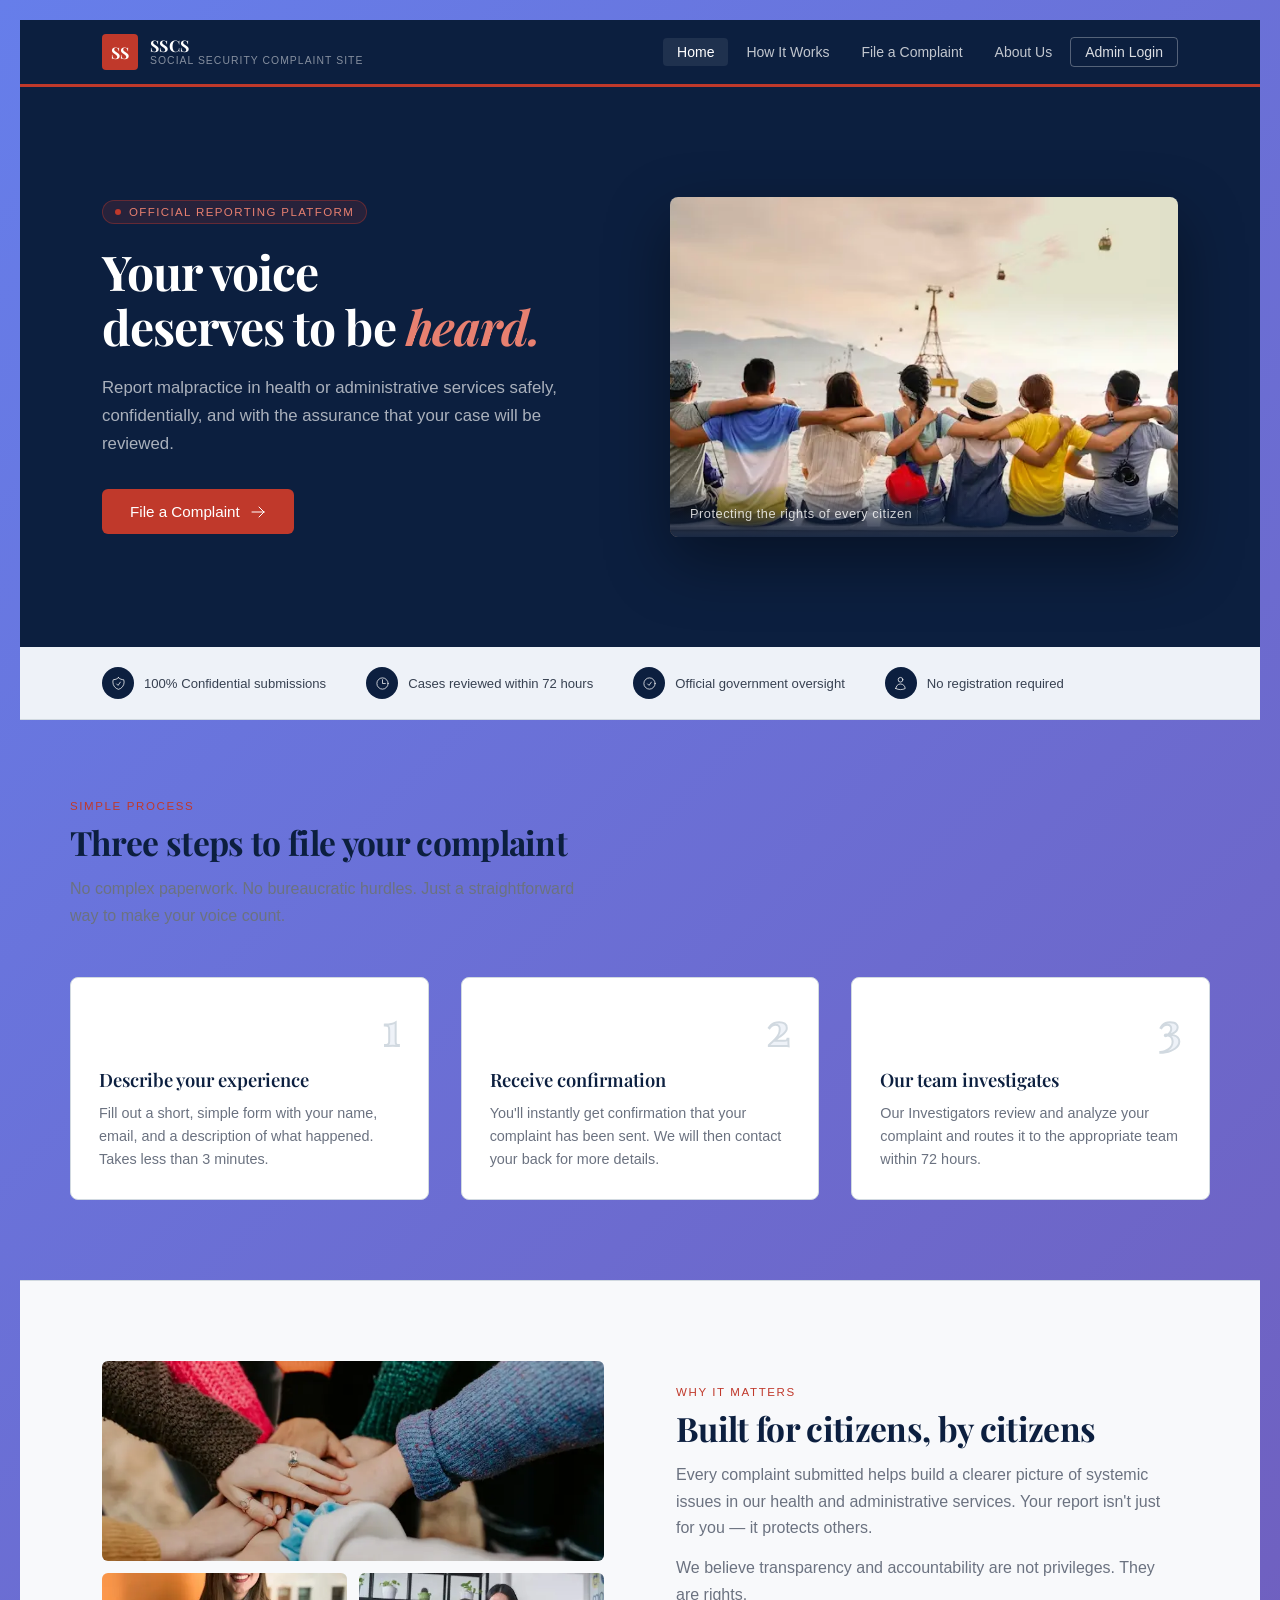
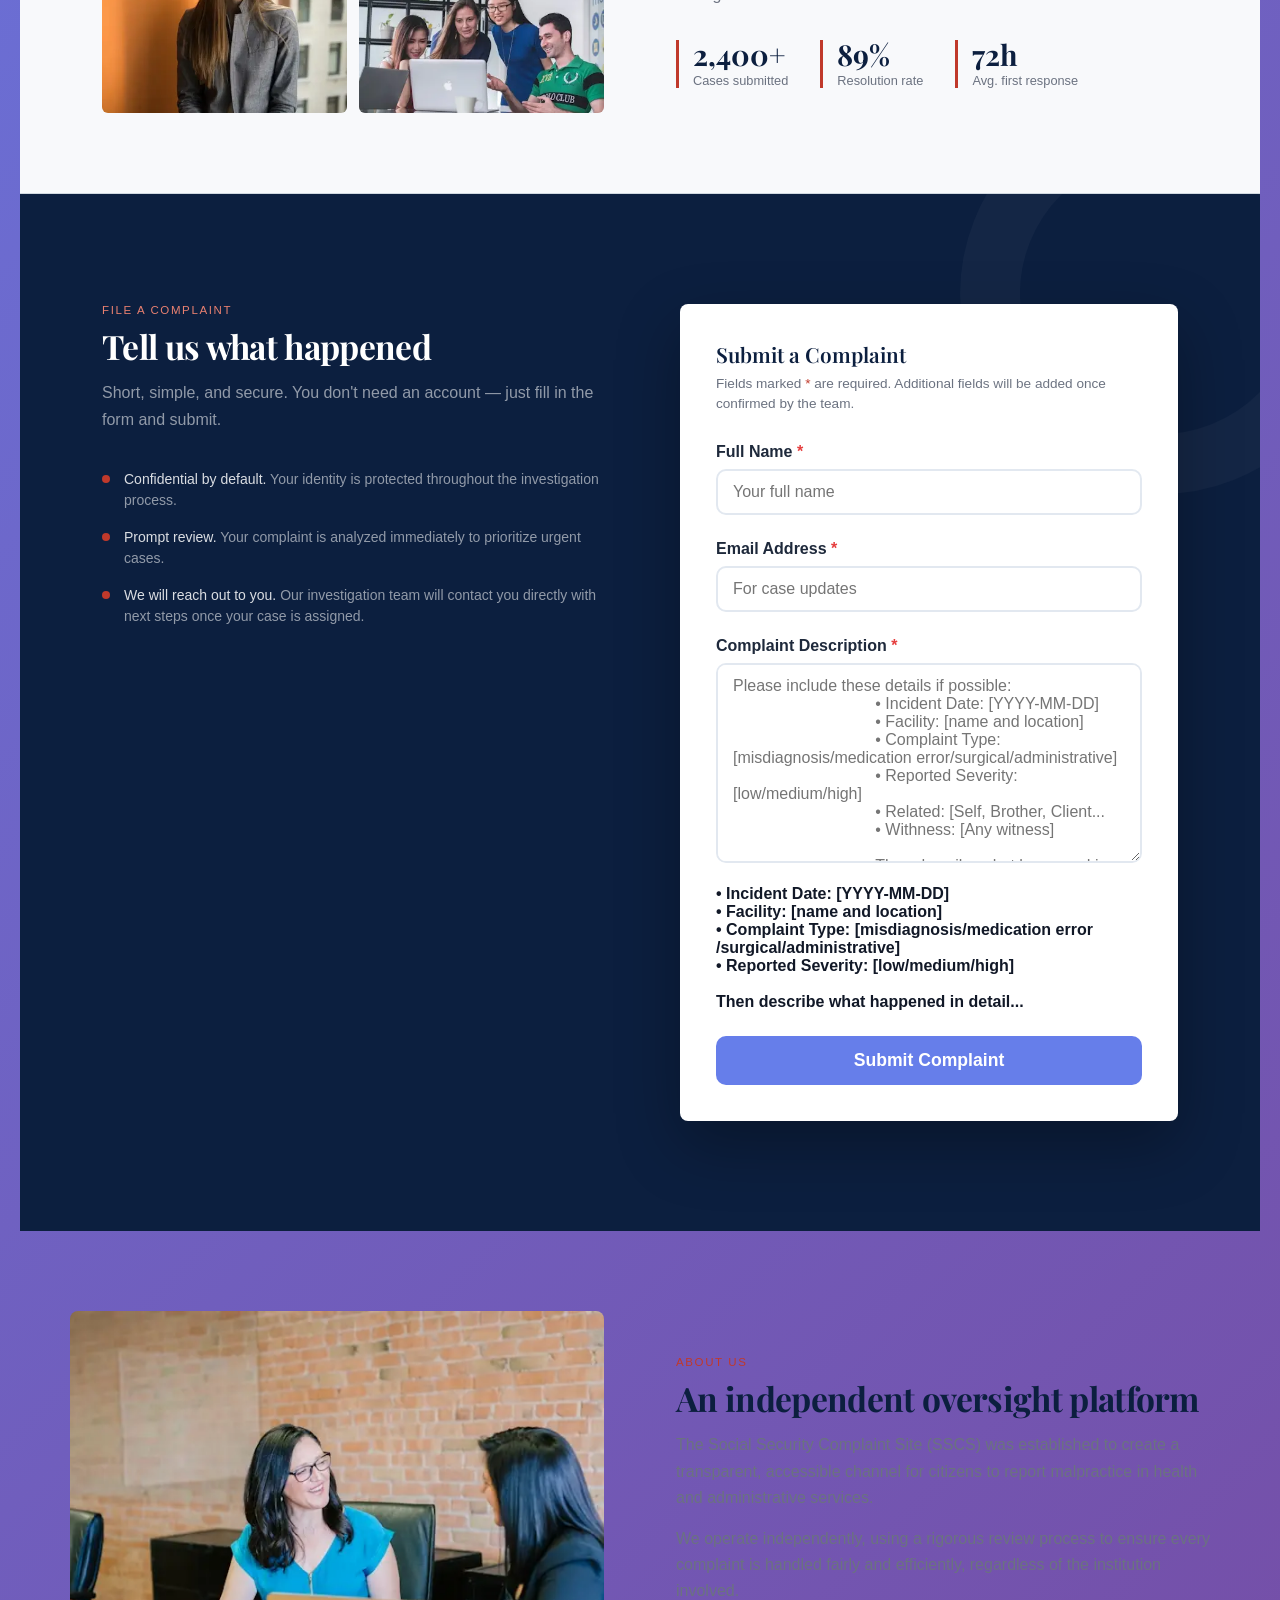
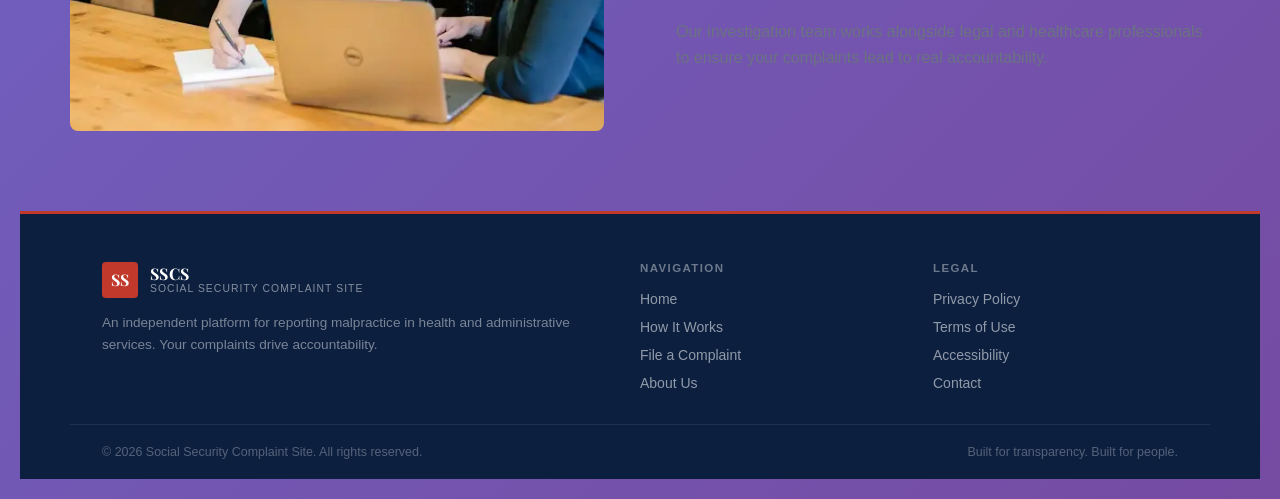
==== index.html @ e9c40f08 "Added necessary parts" ====
<!DOCTYPE html>
<html lang="en">

<head>
    <meta charset="UTF-8">
    <meta name="viewport" content="width=device-width, initial-scale=1.0">
    <title>SSCS — Social Security Complaint Site</title>
    <link rel="preconnect" href="https://fonts.googleapis.com">
    <link rel="preconnect" href="https://fonts.gstatic.com" crossorigin>
    <link
        href="https://fonts.googleapis.com/css2?family=Playfair+Display:wght@400;600;700&family=DM+Sans:wght@300;400;500&display=swap"
        rel="stylesheet">
    <link rel="stylesheet" href="./styles/complaint.css">
    <link rel="stylesheet" href="./styles/complaint2.css">
    <script src="./scripts/complaint.js" defer></script>
    <script src="./scripts/complaint2.js" defer></script>
    <!-- Icons sourced from Heroicons (https://heroicons.com) — MIT License -->
</head>

<body>

    <!-- NAV -->
    <nav>
        <div class="nav-inner">
            <a href="#" class="logo">
                <div class="logo-mark">SS</div>
                <div class="logo-text">
                    <strong>SSCS</strong>
                    <span>Social Security Complaint Site</span>
                </div>
            </a>
            <ul class="nav-links">
                <li><a href="#" class="active">Home</a></li>
                <li><a href="#how-it-works">How It Works</a></li>
                <li><a href="#complaint">File a Complaint</a></li>
                <li><a href="#about">About Us</a></li>
                <li><a href="admin.html" class="btn-login">Admin Login</a></li>
            </ul>
            <button class="nav-toggle" id="navToggle" aria-label="Toggle menu">
                <span></span>
                <span></span>
                <span></span>
            </button>
        </div>
    </nav>

    <!-- HERO -->
    <section class="hero">
        <div class="hero-overlay"></div>
        <div class="hero-inner">
            <div class="hero-content">
                <div class="hero-badge">Official Reporting Platform</div>
                <h1>Your voice<br>deserves to be <em>heard.</em></h1>
                <p class="hero-sub">Report malpractice in health or administrative services safely, confidentially, and
                    with the assurance that your case will be reviewed.</p>
                <a href="#complaint" class="hero-cta">
                    File a Complaint
                    <svg viewBox="0 0 24 24" fill="none" stroke="currentColor" stroke-width="1.5" stroke-linecap="round"
                        stroke-linejoin="round">
                        <path d="M13.5 4.5 21 12m0 0-7.5 7.5M21 12H3" />
                    </svg>
                    </svg>
                </a>
            </div>
            <div class="hero-visual">
                <div class="hero-img-wrap">
                    <img src="images/community_members.webp" alt="Community members" loading="eager">
                    <div class="hero-img-caption">Protecting the rights of every citizen</div>
                </div>
            </div>
        </div>
    </section>

    <!-- TRUST STRIP -->
    <div class="trust-strip">
        <div class="trust-inner">
            <div class="trust-item">
                <div class="trust-icon">
                    <svg viewBox="0 0 24 24" fill="none" stroke="rgba(255,255,255,0.8)" stroke-width="1.5"
                        stroke-linecap="round" stroke-linejoin="round">
                        <path
                            d="M9 12.75 11.25 15 15 9.75m-3-7.036A11.959 11.959 0 0 1 3.598 6 11.99 11.99 0 0 0 3 9.749c0 5.592 3.824 10.29 9 11.623 5.176-1.332 9-6.03 9-11.622 0-1.31-.21-2.571-.598-3.751h-.152c-3.196 0-6.1-1.248-8.25-3.285Z" />
                    </svg>
                </div>
                <span>100% Confidential submissions</span>
            </div>
            <div class="trust-item">
                <div class="trust-icon">
                    <svg viewBox="0 0 24 24" fill="none" stroke="rgba(255,255,255,0.8)" stroke-width="1.5"
                        stroke-linecap="round" stroke-linejoin="round">
                        <path d="M12 6v6h4.5m4.5 0a9 9 0 1 1-18 0 9 9 0 0 1 18 0Z" />
                    </svg>
                </div>
                <span>Cases reviewed within 72 hours</span>
            </div>
            <div class="trust-item">
                <div class="trust-icon">
                    <svg viewBox="0 0 24 24" fill="none" stroke="rgba(255,255,255,0.8)" stroke-width="1.5"
                        stroke-linecap="round" stroke-linejoin="round">
                        <path d="M9 12.75 11.25 15 15 9.75M21 12a9 9 0 1 1-18 0 9 9 0 0 1 18 0Z" />
                    </svg>
                </div>
                <span>Official government oversight</span>
            </div>
            <div class="trust-item">
                <div class="trust-icon">
                    <svg viewBox="0 0 24 24" fill="none" stroke="rgba(255,255,255,0.8)" stroke-width="1.5"
                        stroke-linecap="round" stroke-linejoin="round">
                        <path
                            d="M15.75 6a3.75 3.75 0 1 1-7.5 0 3.75 3.75 0 0 1 7.5 0ZM4.501 20.118a7.5 7.5 0 0 1 14.998 0A17.933 17.933 0 0 1 12 21.75c-2.676 0-5.216-.584-7.499-1.632Z" />
                    </svg>
                    </svg>
                </div>
                <span>No registration required</span>
            </div>
        </div>
    </div>

    <!-- HOW IT WORKS -->
    <section class="section" id="how-it-works">
        <div class="section-inner">
            <p class="section-label">Simple process</p>
            <h2 class="section-title">Three steps to file your complaint</h2>
            <p class="section-sub">No complex paperwork. No bureaucratic hurdles. Just a straightforward way to make
                your voice count.</p>
            <div class="steps">
                <div class="step">
                    <div class="step-num">1</div>
                    <h3>Describe your experience</h3>
                    <p>Fill out a short, simple form with your name, email, and a description of what happened. Takes
                        less than 3 minutes.</p>
                </div>
                <div class="step">
                    <div class="step-num">2</div>
                    <h3>Receive confirmation</h3>
                    <p>You'll instantly get confirmation that your complaint has been sent. We will then contact your
                        back for more details.</p>
                </div>
                <div class="step">
                    <div class="step-num">3</div>
                    <h3>Our team investigates</h3>
                    <p>Our Investigators review and analyze your complaint and routes it to the appropriate team within
                        72 hours.</p>
                </div>
            </div>
        </div>
    </section>

    <!-- COMMUNITY -->
    <section class="community">
        <div class="community-inner">
            <div class="community-images">
                <img src="images/community_meeting.webp" alt="Community meeting" loading="lazy">
                <img src="images/healthcare_worker.webp" alt="Healthcare worker" loading="lazy">
                <img src="images/citizens.webp" alt="Citizens" loading="lazy">
            </div>
            <div class="community-text">
                <p class="section-label">Why it matters</p>
                <h2 class="section-title">Built for citizens, by citizens</h2>
                <p class="section-sub">Every complaint submitted helps build a clearer picture of systemic issues in our
                    health and administrative services. Your report isn't just for you — it protects others.</p>
                <p class="section-sub">We believe transparency and accountability are not privileges. They are rights.
                </p>
                <div class="stat-row">
                    <div class="stat"><strong>2,400+</strong><span>Cases submitted</span></div>
                    <div class="stat"><strong>89%</strong><span>Resolution rate</span></div>
                    <div class="stat"><strong>72h</strong><span>Avg. first response</span></div>
                </div>
            </div>
        </div>
    </section>

    <!-- COMPLAINT FORM -->
    <section class="form-section" id="complaint">
        <div class="form-inner">
            <div class="form-intro">
                <p class="section-label">File a complaint</p>
                <h2 class="section-title">Tell us what happened</h2>
                <p class="section-sub">Short, simple, and secure. You don't need an account — just fill in the form and
                    submit.</p>
                <div class="form-promises">
                    <div class="form-promise">
                        <div class="promise-dot"></div>
                        <p><strong>Confidential by default.</strong> Your identity is protected throughout the
                            investigation process.</p>
                    </div>
                    <div class="form-promise">
                        <div class="promise-dot"></div>
                        <p><strong>Prompt review.</strong> Your complaint is analyzed immediately to prioritize urgent
                            cases.</p>
                    </div>
                    <div class="form-promise">
                        <div class="promise-dot"></div>
                        <p><strong>We will reach out to you.</strong> Our investigation team will contact you directly
                            with next steps once your case is assigned.</p>
                    </div>
                </div>
            </div>

            <div class="complaint-card">
                <h3>Submit a Complaint</h3>
                <p class="card-sub">Fields marked <span class="req-note">*</span> are required. Additional fields will
                    be added once confirmed by the team.</p>

                <div class="form-section1">
                    <div id="conversationView" class="conversation-container hidden"></div>
                    <form id="complaintForm">
                        <div class="form-group">
                            <label for="fullName" class="required">Full Name</label>
                            <input type="text" id="fullName" name="fullName" required placeholder="Your full name">
                        </div>
                        <div class="form-group">
                            <label for="email" class="required">Email Address</label>
                            <input type="email" id="email" name="email" required placeholder="For case updates">
                        </div>
                        <div class="form-group">
                            <label for="description" class="required">Complaint Description</label>
                            <textarea id="description" name="description" required 
                                placeholder="Please include these details if possible:
                                • Incident Date: [YYYY-MM-DD]
                                • Facility: [name and location]
                                • Complaint Type: [misdiagnosis/medication error/surgical/administrative]
                                • Reported Severity: [low/medium/high]
                                • Related: [Self, Brother, Client...
                                • Withness: [Any witness]

                                Then describe what happened in detail..."></textarea>
                            <div class="keyword-hint"><br>
                                <strong><p>• Incident Date: [YYYY-MM-DD]</p>
                                    <p>• Facility: [name and location]</p>
                                    <p>• Complaint Type: [misdiagnosis/medication error
                                        /surgical/administrative]</p>
                                    <p>• Reported Severity: [low/medium/high]</p><br>

                                    Then describe what happened in detail...
                                </strong><br>
                            </div>
                        </div>
                        <button type="submit" id="submitBtn">Submit Complaint</button>
                    </form>
                    <div id="loadingIndicator" class="loading hidden">Processing your complaint...</div>
                </div>
            </div>
            </div>
        </div>
    </section>

    <!-- CONFIRMATION POPUP -->
    <div class="popup-overlay" id="popupOverlay">
        <div class="popup">
            <div class="popup-check">
                <svg viewBox="0 0 24 24" fill="none" stroke="#2e7d32" stroke-width="2.5" stroke-linecap="round"
                    stroke-linejoin="round">
                    <polyline points="20 6 9 17 4 12" />
                </svg>
            </div>
            <h2 class="popup-title">Complaint Submitted</h2>
            <p class="popup-sub">Thank you. Your complaint has been received and will be reviewed by our team within 72
                hours.</p>
            <p class="popup-note">Our investigation team will reach out to you with further details. Please check your
                email for a confirmation.</p>
            <div class="popup-actions">
                <button class="popup-btn-new" id="popupNewBtn">Submit Another Complaint</button>
                <a href="#" class="popup-btn-home" id="popupHomeBtn">Back to Home</a>
            </div>
        </div>
    </div>

    <!---ERROR POPUP--->
    <div class="popup-overlay" id="errorPopupOverlay">
        <div class="popup">
            <div class="popup-check error">
                <svg viewBox="0 0 24 24" fill="none" stroke="#c0392b" stroke-width="1.5" stroke-linecap="round"
                    stroke-linejoin="round">
                    <path d="M12 9v3.75m9-.75a9 9 0 1 1-18 0 9 9 0 0 1 18 0Zm-9 3.75h.008v.008H12v-.008Z" />
                </svg>
            </div>
            <h2 class="popup-title">Submission Failed</h2>
            <p class="popup-sub">An error occurred while submitting your complaint. Please try again later.</p>
            <p class="popup-note">If the issue persists, please contact our support team for assistance.</p>
            <div class="popup-actions">
                <button class="popup-btn-new" id="errorRetryBtn">Try Again</button>
                <a href="#" class="popup-btn-home" id="errorHomeBtn">Back to Home</a>
            </div>
        </div>
    </div>
    <!-- Success Card (hidden initially) -->
        <div class="card hidden" id="successCard">
            <div class="header" style="background: #2d6a4f;">
                <h1>✅ Complaint Submitted</h1>
            </div>
            <div class="form-section" style="text-align: center;">
                <p>Your case number is:</p>
                <div class="case-number" id="displayCaseNumber"></div>
                <p style="margin-top: 20px;">You will receive a confirmation email shortly.</p>
                <button onclick="resetAndShowForm()" style="background: #2d6a4f; margin-top: 20px;">Submit Another Complaint</button>
            </div>
        </div>
    <!-- ABOUT -->
    <section class="about" id="about">
        <div class="about-inner">
            <div class="about-image">
                <img src="images/team.webp" loading="lazy" alt="Team">
            </div>
            <div class="about-text">
                <p class="section-label">About us</p>
                <h2 class="section-title">An independent oversight platform</h2>
                <p class="section-sub">The Social Security Complaint Site (SSCS) was established to create a
                    transparent, accessible channel for citizens to report malpractice in health and administrative
                    services.</p>
                <p class="section-sub">We operate independently, using a rigorous review process to ensure every
                    complaint is handled fairly and efficiently, regardless of the institution involved.</p>
                <p class="section-sub">Our investigation team works alongside legal and healthcare professionals to
                    ensure your complaints lead to real accountability.</p>
            </div>
        </div>
    </section>

    <!-- FOOTER -->
    <footer>
        <div class="footer-inner">
            <div class="footer-brand">
                <a href="#" class="logo">
                    <div class="logo-mark">SS</div>
                    <div class="logo-text">
                        <strong>SSCS</strong>
                        <span>Social Security Complaint Site</span>
                    </div>
                </a>
                <p>An independent platform for reporting malpractice in health and administrative services. Your
                    complaints drive accountability.</p>
            </div>
            <div class="footer-col">
                <h4>Navigation</h4>
                <ul>
                    <li><a href="#">Home</a></li>
                    <li><a href="#how-it-works">How It Works</a></li>
                    <li><a href="#complaint">File a Complaint</a></li>
                    <li><a href="#about">About Us</a></li>
                </ul>
            </div>
            <div class="footer-col">
                <h4>Legal</h4>
                <ul>
                    <!-- We can add more pages and information -->
                    <li><a href="#">Privacy Policy</a></li>
                    <li><a href="#">Terms of Use</a></li>
                    <li><a href="#">Accessibility</a></li>
                    <li><a href="#">Contact</a></li>
                </ul>
            </div>
        </div>
        <div class="footer-bottom">
            <span id="copyright">&copy; Social Security Complaint Site. All rights reserved.</span>
            <span>Built for transparency. Built for people.</span>
        </div>
    </footer>
</body>

</html>
---- styles/complaint.css ----
@import url('https://fonts.googleapis.com/css2?family=Playfair+Display:wght@400;600;700&family=DM+Sans:wght@300;400;500&display=swap');

/* ── Design tokens ─────────────────────────────────── */
:root {
    --navy: #0c1f3f;
    --navy-mid: #1a3560;
    --navy-light: #eef2f8;
    --accent: #c0392b;
    --text: #111827;
    --text-mid: #374151;
    --text-soft: #6b7280;
    --border: #d1d9e0;
    --bg: #f8f9fb;
    --white: #ffffff;
    --serif: 'Playfair Display', Georgia, serif;
    --sans: 'DM Sans', system-ui, sans-serif;
    --radius: 6px;
    --max: 1140px;
}

/* ── Reset ─────────────────────────────────────────── */
*,
*::before,
*::after {
    margin: 0;
    padding: 0;
    box-sizing: border-box;
}

html {
    scroll-behavior: smooth;
}

body {
    font-family: var(--sans);
    background: var(--white);
    color: var(--text);
    -webkit-font-smoothing: antialiased;
}

/* ── NAV ───────────────────────────────────────────── */
nav {
    position: sticky;
    top: 0;
    z-index: 100;
    background: var(--navy);
    border-bottom: 3px solid var(--accent);
}

.nav-inner {
    max-width: var(--max);
    margin: 0 auto;
    padding: 0 32px;
    height: 64px;
    display: flex;
    align-items: center;
    justify-content: space-between;
    gap: 24px;
}

.logo {
    display: flex;
    align-items: center;
    gap: 12px;
    text-decoration: none;
    flex-shrink: 0;
}

.logo-mark {
    width: 36px;
    height: 36px;
    background: var(--accent);
    border-radius: 4px;
    display: flex;
    align-items: center;
    justify-content: center;
    font-family: var(--serif);
    font-weight: 700;
    font-size: 1rem;
    color: var(--white);
}

.logo-text {
    display: flex;
    flex-direction: column;
    line-height: 1.1;
}

.logo-text strong {
    font-family: var(--serif);
    font-size: 1rem;
    font-weight: 700;
    color: var(--white);
    letter-spacing: 0.02em;
}

.logo-text span {
    font-size: 0.65rem;
    color: rgba(255, 255, 255, 0.5);
    letter-spacing: 0.1em;
    text-transform: uppercase;
}

.nav-links {
    display: flex;
    align-items: center;
    gap: 4px;
    list-style: none;
}

.nav-links a {
    text-decoration: none;
    color: rgba(255, 255, 255, 0.75);
    font-size: 0.875rem;
    padding: 6px 14px;
    border-radius: 4px;
    transition: color 0.15s, background 0.15s;
}

.nav-links a:hover,
.nav-links a.active {
    color: var(--white);
    background: rgba(255, 255, 255, 0.08);
}

.btn-login {
    border: 1px solid rgba(255, 255, 255, 0.3) !important;
    color: rgba(255, 255, 255, 0.85) !important;
    background: transparent !important;
}

.btn-login:hover {
    border-color: rgba(255, 255, 255, 0.7) !important;
    background: rgba(255, 255, 255, 0.1) !important;
    color: var(--white) !important;
}

/* ── HERO ──────────────────────────────────────────── */
.hero {
    background: var(--navy);
    position: relative;
    overflow: hidden;
    min-height: 560px;
    display: flex;
    align-items: center;
}

.hero-overlay {
    position: absolute;
    inset: 0;
    background: linear-gradient(90deg, rgba(12, 31, 63, 0.97) 45%, rgba(12, 31, 63, 0.5) 100%);
}

.hero-inner {
    position: relative;
    max-width: var(--max);
    margin: 0 auto;
    padding: 80px 32px;
    display: grid;
    grid-template-columns: 1fr 1fr;
    gap: 60px;
    align-items: center;
    width: 100%;
}

.hero-content {
    animation: fadeUp 0.5s ease both;
}

@keyframes fadeUp {
    from {
        opacity: 0;
        transform: translateY(20px);
    }

    to {
        opacity: 1;
        transform: translateY(0);
    }
}

.hero-badge {
    display: inline-flex;
    align-items: center;
    gap: 8px;
    background: rgba(192, 57, 43, 0.15);
    border: 1px solid rgba(192, 57, 43, 0.4);
    color: #e88070;
    font-size: 0.72rem;
    font-weight: 500;
    letter-spacing: 0.12em;
    text-transform: uppercase;
    padding: 5px 12px;
    border-radius: 20px;
    margin-bottom: 20px;
}

.hero-badge::before {
    content: '';
    width: 6px;
    height: 6px;
    background: var(--accent);
    border-radius: 50%;
}

.hero h1 {
    font-family: var(--serif);
    font-size: 3rem;
    font-weight: 700;
    color: var(--white);
    line-height: 1.15;
    margin-bottom: 20px;
    letter-spacing: -0.02em;
}

.hero h1 em {
    font-style: italic;
    color: #e88070;
}

.hero-sub {
    font-size: 1.05rem;
    color: rgba(255, 255, 255, 0.65);
    line-height: 1.65;
    margin-bottom: 32px;
    font-weight: 300;
}

.hero-cta {
    display: inline-flex;
    align-items: center;
    gap: 10px;
    background: var(--accent);
    color: var(--white);
    text-decoration: none;
    font-size: 0.95rem;
    font-weight: 500;
    padding: 14px 28px;
    border-radius: var(--radius);
    transition: background 0.15s, transform 0.15s;
}

.hero-cta:hover {
    background: #a93226;
    transform: translateY(-1px);
}

.hero-cta svg {
    width: 16px;
    height: 16px;
}

.hero-visual {
    animation: fadeUp 0.5s 0.15s ease both;
}

.hero-img-wrap {
    border-radius: 8px;
    overflow: hidden;
    position: relative;
    box-shadow: 0 24px 64px rgba(0, 0, 0, 0.4);
}

.hero-img-wrap img {
    width: 100%;
    height: 340px;
    object-fit: cover;
    display: block;
}

.hero-img-caption {
    position: absolute;
    bottom: 0;
    left: 0;
    right: 0;
    background: linear-gradient(transparent, rgba(12, 31, 63, 0.9));
    padding: 24px 20px 16px;
    color: rgba(255, 255, 255, 0.8);
    font-size: 0.8rem;
    font-weight: 300;
    letter-spacing: 0.04em;
}

/* ── TRUST STRIP ───────────────────────────────────── */
.trust-strip {
    background: var(--navy-light);
    border-bottom: 1px solid var(--border);
}

.trust-inner {
    max-width: var(--max);
    margin: 0 auto;
    padding: 20px 32px;
    display: flex;
    align-items: center;
    gap: 40px;
    flex-wrap: wrap;
}

.trust-item {
    display: flex;
    align-items: center;
    gap: 10px;
    font-size: 0.82rem;
    color: var(--text-mid);
}

.trust-icon {
    width: 32px;
    height: 32px;
    background: var(--navy);
    border-radius: 50%;
    display: flex;
    align-items: center;
    justify-content: center;
    flex-shrink: 0;
}

.trust-icon svg {
    width: 15px;
    height: 15px;
}

/* ── SHARED SECTION STYLES ─────────────────────────── */
.section {
    padding: 80px 32px;
}

.section-inner {
    max-width: var(--max);
    margin: 0 auto;
}

.section-label {
    font-size: 0.72rem;
    font-weight: 500;
    letter-spacing: 0.14em;
    text-transform: uppercase;
    color: var(--accent);
    margin-bottom: 10px;
}

.section-title {
    font-family: var(--serif);
    font-size: 2.1rem;
    font-weight: 700;
    color: var(--navy);
    line-height: 1.2;
    margin-bottom: 14px;
    letter-spacing: -0.02em;
}

.section-sub {
    font-size: 1rem;
    color: var(--text-soft);
    line-height: 1.65;
    max-width: 520px;
}

/* ── STEPS ─────────────────────────────────────────── */
.steps {
    display: grid;
    grid-template-columns: repeat(3, 1fr);
    gap: 32px;
    margin-top: 48px;
}

.step {
    padding: 28px;
    border: 1px solid var(--border);
    border-radius: 8px;
    background: var(--white);
    transition: box-shadow 0.2s, transform 0.2s;
}

.step:hover {
    box-shadow: 0 8px 32px rgba(12, 31, 63, 0.09);
    transform: translateY(-2px);
}

.step-num {
    font-family: var(--serif);
    font-size: 2.8rem;
    font-weight: 700;
    color: var(--navy-light);
    line-height: 1;
    margin-bottom: 16px;
    -webkit-text-stroke: 2px var(--border);
    text-align: right;
}

.step h3 {
    font-family: var(--serif);
    font-size: 1.15rem;
    font-weight: 600;
    color: var(--navy);
    margin-bottom: 10px;
}

.step p {
    font-size: 0.9rem;
    color: var(--text-soft);
    line-height: 1.6;
}

/* ── COMMUNITY ─────────────────────────────────────── */
.community {
    background: var(--bg);
    border-top: 1px solid var(--border);
    border-bottom: 1px solid var(--border);
}

.community-inner {
    max-width: var(--max);
    margin: 0 auto;
    padding: 80px 32px;
    display: grid;
    grid-template-columns: 1fr 1fr;
    gap: 72px;
    align-items: center;
}

.community-images {
    display: grid;
    grid-template-columns: 1fr 1fr;
    gap: 12px;
}

.community-images img {
    border-radius: 6px;
    width: 100%;
    object-fit: cover;
    display: block;
}

.community-images img:first-child {
    grid-column: 1 / -1;
    height: 200px;
}

.community-images img:not(:first-child) {
    height: 140px;
}

.community-text .section-sub {
    max-width: 100%;
    margin-bottom: 14px;
}

.stat-row {
    display: flex;
    gap: 32px;
    margin-top: 32px;
    flex-wrap: wrap;
}

.stat {
    border-left: 3px solid var(--accent);
    padding-left: 14px;
}

.stat strong {
    display: block;
    font-family: var(--serif);
    font-size: 1.8rem;
    font-weight: 700;
    color: var(--navy);
    line-height: 1;
}

.stat span {
    font-size: 0.8rem;
    color: var(--text-soft);
    margin-top: 4px;
    display: block;
}

/* ── FORM SECTION ──────────────────────────────────── */
.form-section {
    background: var(--navy);
    position: relative;
    overflow: hidden;
}

.form-section::before {
    content: '';
    position: absolute;
    right: -100px;
    top: -100px;
    width: 400px;
    height: 400px;
    border-radius: 50%;
    border: 60px solid rgba(255, 255, 255, 0.03);
    pointer-events: none;
}

.form-inner {
    max-width: var(--max);
    margin: 0 auto;
    padding: 80px 32px;
    display: grid;
    grid-template-columns: 1fr 1fr;
    gap: 80px;
    align-items: start;
}

.form-intro .section-label {
    color: #e88070;
}

.form-intro .section-title {
    color: var(--white);
}

.form-intro .section-sub {
    color: rgba(255, 255, 255, 0.55);
    max-width: 100%;
}

.form-promises {
    margin-top: 36px;
    display: flex;
    flex-direction: column;
    gap: 16px;
}

.form-promise {
    display: flex;
    align-items: flex-start;
    gap: 14px;
}

.promise-dot {
    width: 8px;
    height: 8px;
    background: var(--accent);
    border-radius: 50%;
    flex-shrink: 0;
    margin-top: 6px;
}

.form-promise p {
    font-size: 0.875rem;
    color: rgba(255, 255, 255, 0.55);
    line-height: 1.5;
}

.form-promise strong {
    color: rgba(255, 255, 255, 0.85);
    font-weight: 500;
}

/* The form card */
.complaint-card {
    background: var(--white);
    border-radius: 8px;
    padding: 36px;
    box-shadow: 0 24px 64px rgba(0, 0, 0, 0.3);
}

.complaint-card h3 {
    font-family: var(--serif);
    font-size: 1.3rem;
    font-weight: 600;
    color: var(--navy);
    margin-bottom: 6px;
}

.complaint-card .card-sub {
    font-size: 0.85rem;
    color: var(--text-soft);
    margin-bottom: 28px;
    line-height: 1.5;
}

.req-note {
    color: var(--accent);
}

.field {
    margin-bottom: 18px;
}

.field label {
    display: block;
    font-size: 0.82rem;
    font-weight: 500;
    color: var(--text-mid);
    margin-bottom: 6px;
    letter-spacing: 0.02em;
}

.field label .req {
    color: var(--accent);
}

.field input,
.field textarea,
.field select {
    width: 100%;
    padding: 10px 13px;
    border: 1px solid var(--border);
    border-radius: var(--radius);
    font-size: 0.9rem;
    font-family: var(--sans);
    color: var(--text);
    background: var(--white);
    transition: border-color 0.15s, box-shadow 0.15s;
}

.field input:focus,
.field textarea:focus,
.field select:focus {
    outline: none;
    border-color: var(--navy-mid);
    box-shadow: 0 0 0 3px rgba(26, 53, 96, 0.1);
}

.field textarea {
    resize: vertical;
    min-height: 100px;
    line-height: 1.6;
}

.field-row {
    display: grid;
    grid-template-columns: 1fr 1fr;
    gap: 14px;
}

.submit-btn {
    width: 100%;
    padding: 13px;
    background: var(--navy);
    color: var(--white);
    border: none;
    border-radius: var(--radius);
    font-size: 0.95rem;
    font-family: var(--sans);
    font-weight: 500;
    cursor: pointer;
    margin-top: 8px;
    transition: background 0.15s, transform 0.15s;
    letter-spacing: 0.02em;
}

.submit-btn:hover {
    background: var(--navy-mid);
    transform: translateY(-1px);
}

.form-note {
    text-align: center;
    font-size: 0.75rem;
    color: var(--text-soft);
    margin-top: 12px;
    line-height: 1.5;
}

/* Success state */
.success-msg {
    display: none;
    text-align: center;
    padding: 20px 0;
}

.success-msg .check {
    width: 52px;
    height: 52px;
    background: #e8f5e9;
    border-radius: 50%;
    display: flex;
    align-items: center;
    justify-content: center;
    margin: 0 auto 16px;
}

.success-msg .check svg {
    width: 24px;
    height: 24px;
}

.success-msg h4 {
    font-family: var(--serif);
    font-size: 1.2rem;
    color: var(--navy);
    margin-bottom: 8px;
}

.success-msg p {
    font-size: 0.875rem;
    color: var(--text-soft);
    line-height: 1.55;
    margin-bottom: 6px;
}

.case-badge {
    display: inline-block;
    font-family: 'Courier New', monospace;
    font-size: 1rem;
    font-weight: 700;
    letter-spacing: 0.1em;
    color: var(--navy);
    background: var(--navy-light);
    border: 1px solid var(--border);
    padding: 8px 18px;
    border-radius: 4px;
    margin: 10px 0;
}

/* ── ABOUT ─────────────────────────────────────────── */
.about {
    padding: 80px 32px;
}

.about-inner {
    max-width: var(--max);
    margin: 0 auto;
    display: grid;
    grid-template-columns: 1fr 1fr;
    gap: 72px;
    align-items: center;
}

.about-image {
    border-radius: 8px;
    overflow: hidden;
}

.about-image img {
    width: 100%;
    height: 420px;
    object-fit: cover;
    display: block;
}

.about-text .section-sub {
    max-width: 100%;
    margin-bottom: 14px;
}

/* ── FOOTER ────────────────────────────────────────── */
footer {
    background: var(--navy);
    border-top: 3px solid var(--accent);
    color: rgba(255, 255, 255, 0.6);
}

.footer-inner {
    max-width: var(--max);
    margin: 0 auto;
    padding: 48px 32px 32px;
    display: grid;
    grid-template-columns: 2fr 1fr 1fr;
    gap: 48px;
}

.footer-brand p {
    font-size: 0.85rem;
    line-height: 1.65;
    color: rgba(255, 255, 255, 0.45);
    margin-top: 14px;
}

.footer-col h4 {
    font-size: 0.72rem;
    font-weight: 600;
    letter-spacing: 0.12em;
    text-transform: uppercase;
    color: rgba(255, 255, 255, 0.4);
    margin-bottom: 16px;
}

.footer-col ul {
    list-style: none;
    display: flex;
    flex-direction: column;
    gap: 10px;
}

.footer-col ul a {
    text-decoration: none;
    font-size: 0.875rem;
    color: rgba(255, 255, 255, 0.55);
    transition: color 0.15s;
}

.footer-col ul a:hover {
    color: var(--white);
}

.footer-bottom {
    border-top: 1px solid rgba(255, 255, 255, 0.08);
    padding: 20px 32px;
    max-width: var(--max);
    margin: 0 auto;
    display: flex;
    justify-content: space-between;
    align-items: center;
    font-size: 0.78rem;
    color: rgba(255, 255, 255, 0.3);
}

/* ── popup ─────────────────────────────────────────── */
.popup-overlay {
    display: none;
    position: fixed;
    inset: 0;
    background: rgba(12, 31, 63, 0.75);
    z-index: 200;
    align-items: center;
    justify-content: center;
    padding: 20px;
    animation: fadeIn 0.2s ease;
    -webkit-overflow-scrolling: touch;
    overflow-y: auto;
}

.popup-overlay.active {
    display: flex;
}

@keyframes fadeIn {
    from {
        opacity: 0;
    }

    to {
        opacity: 1;
    }
}

.popup {
    background: var(--white);
    border-radius: 10px;
    padding: 44px 40px 36px;
    max-width: 480px;
    width: 100%;
    text-align: center;
    box-shadow: 0 32px 80px rgba(0, 0, 0, 0.35);
    animation: slideUp 0.25s ease;
}

.popup-check.error {
    background: #fde8e8;
}

@keyframes slideUp {
    from {
        opacity: 0;
        transform: translateY(16px);
    }

    to {
        opacity: 1;
        transform: translateY(0);
    }
}

.popup-check {
    width: 60px;
    height: 60px;
    background: #e8f5e9;
    border-radius: 50%;
    display: flex;
    align-items: center;
    justify-content: center;
    margin: 0 auto 20px;
}

.popup-check svg {
    width: 28px;
    height: 28px;
}

.popup-title {
    font-family: var(--serif);
    font-size: 1.6rem;
    font-weight: 700;
    color: var(--navy);
    margin-bottom: 10px;
    letter-spacing: -0.01em;
}

.popup-sub {
    font-size: 0.925rem;
    color: var(--text-soft);
    line-height: 1.6;
    margin-bottom: 24px;
}

.popup-case-label {
    font-size: 0.72rem;
    font-weight: 600;
    letter-spacing: 0.1em;
    text-transform: uppercase;
    color: var(--text-soft);
    margin-bottom: 8px;
}

.popup .case-badge {
    font-size: 1.15rem;
    display: block;
    margin: 0 auto 16px;
}

.popup-note {
    font-size: 0.8rem;
    color: var(--text-soft);
    line-height: 1.55;
    margin-bottom: 28px;
    padding: 12px 14px;
    background: var(--navy-light);
    border-radius: var(--radius);
    border-left: 3px solid var(--accent);
    text-align: left;
}

.popup-actions {
    display: flex;
    flex-direction: column;
    gap: 10px;
}

.popup-btn-new {
    width: 100%;
    padding: 12px;
    background: var(--navy);
    color: var(--white);
    border: none;
    border-radius: var(--radius);
    font-size: 0.925rem;
    font-family: var(--sans);
    font-weight: 500;
    cursor: pointer;
    transition: background 0.15s, transform 0.15s;
}

.popup-btn-new:hover {
    background: var(--navy-mid);
    transform: translateY(-1px);
}

.popup-btn-home {
    display: block;
    padding: 12px;
    border: 1px solid var(--border);
    border-radius: var(--radius);
    font-size: 0.925rem;
    font-weight: 500;
    color: var(--text-mid);
    text-decoration: none;
    transition: background 0.15s, border-color 0.15s;
}

.popup-btn-home:hover {
    background: var(--bg);
    border-color: #98a8bc;
}

/* ── RESPONSIVE ────────────────────────────────────── */
@media (max-width: 900px) {

    .hero-inner,
    .community-inner,
    .form-inner,
    .about-inner {
        grid-template-columns: 1fr;
        gap: 40px;
    }

    .hero-visual {
        display: none;
    }

    .steps {
        grid-template-columns: 1fr;
    }

    .footer-inner {
        grid-template-columns: 1fr 1fr;
    }

    .footer-brand {
        grid-column: 1 / -1;
    }
}

@media (min-width: 601px) {
    .nav-toggle {
        display: none;
    }
}

@media (max-width: 600px) {
    .nav-links {
        display: none;
        position: absolute;
        top: 64px;
        left: 0;
        right: 0;
        background: var(--navy);
        flex-direction: column;
        padding: 12px 0 20px;
        border-bottom: 3px solid var(--accent);
        gap: 0;
    }

    .nav-links.open {
        display: flex;
    }

    .nav-links a {
        padding: 12px 24px;
        border-radius: 0;
        border-bottom: 1px solid rgba(255, 255, 255, 0.06);
        width: 100%;
        display: block;
    }

    .nav-links a:hover {
        background: rgba(255, 255, 255, 0.08);
    }

    .nav-links li:last-child a {
        border-bottom: none;
    }

    .nav-toggle {
        display: flex;
        flex-direction: column;
        justify-content: center;
        gap: 5px;
        background: none;
        border: none;
        cursor: pointer;
        padding: 6px;
    }

    .nav-toggle span {
        display: block;
        width: 24px;
        height: 2px;
        background: var(--white);
        border-radius: 2px;
        transition: transform 0.2s, opacity 0.2s;
    }

    .nav-toggle.open span:nth-child(1) {
        transform: translateY(7px) rotate(45deg);
    }

    .nav-toggle.open span:nth-child(2) {
        opacity: 0;
    }

    .nav-toggle.open span:nth-child(3) {
        transform: translateY(-7px) rotate(-45deg);
    }

    .section,
    .about {
        padding: 52px 20px;
    }

    .hero h1 {
        font-size: 2rem;
    }

    .section-title {
        font-size: 1.6rem;
    }

    .step-num {
        text-align: center;
    }

    .footer-inner {
        grid-template-columns: 1fr;
        padding: 36px 20px 24px;
    }

    .footer-bottom {
        flex-direction: column;
        gap: 8px;
        text-align: center;
        padding: 16px 20px;
    }

    .field-row {
        grid-template-columns: 1fr;
    }

    .form-inner {
        padding: 52px 20px;
    }

    .community-inner {
        padding: 52px 20px;
    }
}
---- styles/complaint2.css ----
* { margin: 0; padding: 0; box-sizing: border-box; }
body {
    font-family: -apple-system, BlinkMacSystemFont, 'Segoe UI', Roboto, sans-serif;
    background: linear-gradient(135deg, #667eea 0%, #764ba2 100%);
    min-height: 100vh;
    padding: 20px;
}
.container {
    max-width: 800px;
    margin: 0 auto;
}
/* Card Styles */
.card {
    background: white;
    border-radius: 20px;
    box-shadow: 0 20px 60px rgba(0,0,0,0.3);
    overflow: hidden;
    margin-bottom: 20px;
}
.header {
    background: #1e293b;
    color: white;
    padding: 30px;
    text-align: center;
}
.header h1 { font-size: 1.8em; margin-bottom: 8px; }
.form-section { padding: 30px; }

/* Form Elements */
.form-group { margin-bottom: 25px; }
label {
    display: block;
    margin-bottom: 8px;
    color: #1e293b;
    font-weight: 600;
}
.required:after { content: " *"; color: #e53e3e; }
input, textarea {
    width: 100%;
    padding: 12px 15px;
    border: 2px solid #e2e8f0;
    border-radius: 10px;
    font-size: 1em;
    font-family: inherit;
}
input:focus, textarea:focus {
    outline: none;
    border-color: #667eea;
}
textarea {
    resize: vertical;
    min-height: 200px;
}

/* Conversation Styles */
.conversation-container {
    max-height: 400px;
    overflow-y: auto;
    padding: 20px;
    background: #f8fafc;
    border-radius: 10px;
    margin-bottom: 20px;
}
.message {
    margin-bottom: 15px;
    display: flex;
}
.message.ai {
    justify-content: flex-start;
}
.message.user {
    justify-content: flex-end;
}
.message-bubble {
    max-width: 80%;
    padding: 12px 16px;
    border-radius: 18px;
    word-wrap: break-word;
}
.ai .message-bubble {
    background: #e2e8f0;
    color: #1e293b;
    border-bottom-left-radius: 4px;
}
.user .message-bubble {
    background: #667eea;
    color: white;
    border-bottom-right-radius: 4px;
}

/* Status Indicators */
.status-badge {
    display: inline-block;
    padding: 4px 12px;
    border-radius: 20px;
    font-size: 0.85em;
    margin-bottom: 15px;
}
.status-pending { background: #fef3c7; color: #92400e; }
.status-complete { background: #d1fae5; color: #065f46; }

button {
    width: 100%;
    padding: 14px;
    background: #667eea;
    color: white;
    border: none;
    border-radius: 10px;
    font-size: 1.1em;
    font-weight: 600;
    cursor: pointer;
    transition: transform 0.2s;
}
button:hover { transform: translateY(-1px); background: #5a67d8; }
button:disabled { background: #cbd5e0; cursor: not-allowed; transform: none; }

.hidden { display: none; }
.case-number { font-size: 2em; font-weight: bold; color: #22543d; }
.loading {
    text-align: center;
    padding: 20px;
    color: #667eea;
}
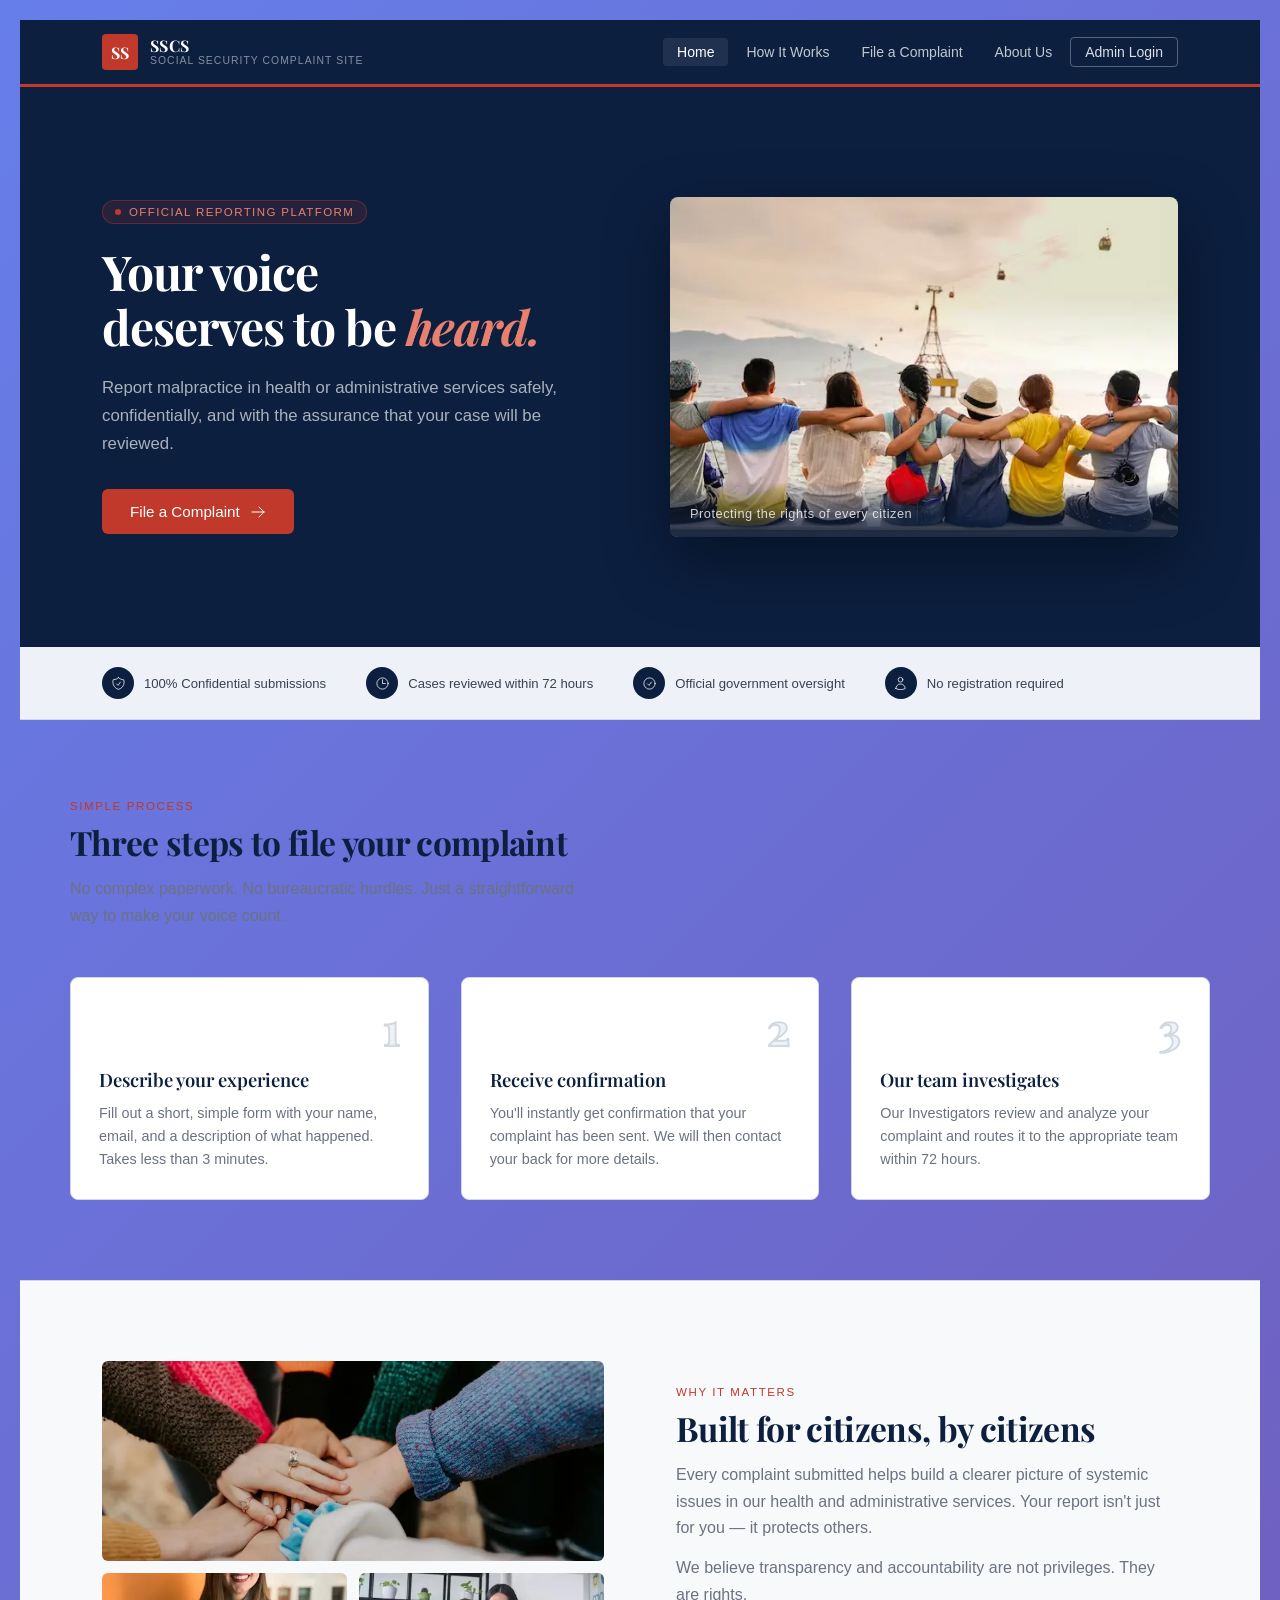
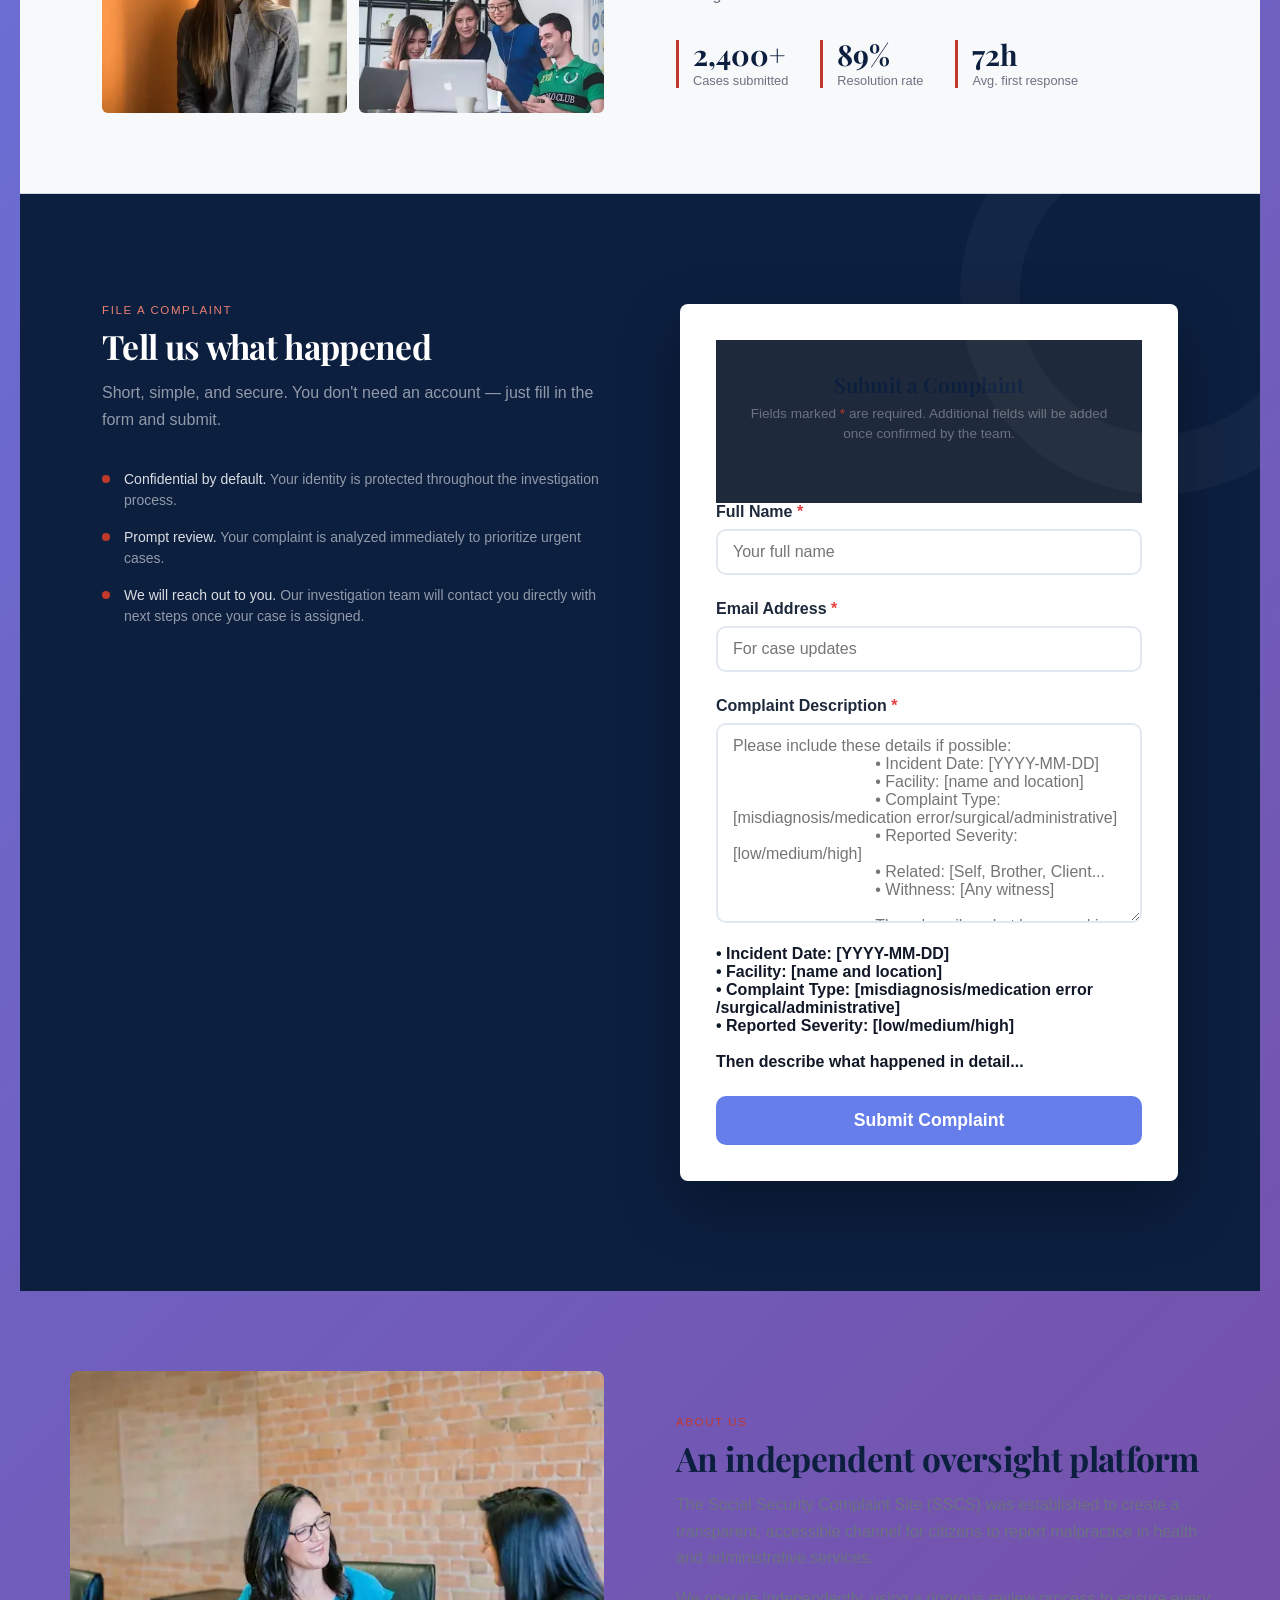
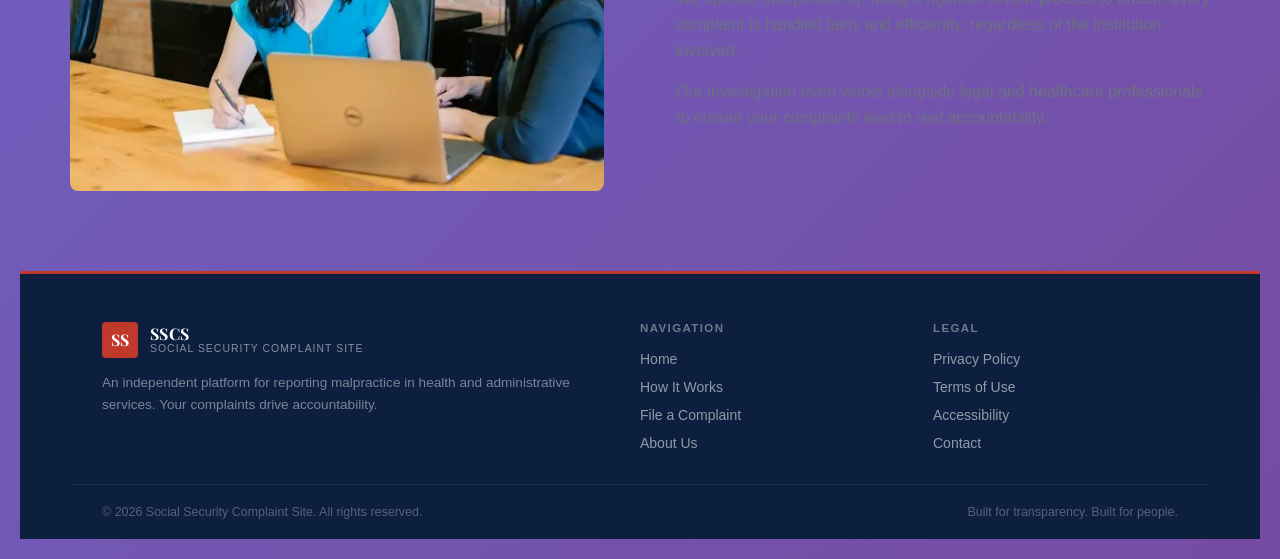
==== commit ea39d34d: "Adjusted Missing Tag" ====
--- a/index.html
+++ b/index.html
@@ -198,9 +198,11 @@
             </div>
 
             <div class="complaint-card">
-                <h3>Submit a Complaint</h3>
-                <p class="card-sub">Fields marked <span class="req-note">*</span> are required. Additional fields will
-                    be added once confirmed by the team.</p>
+                <div class="header">
+                    <h3>Submit a Complaint</h3>
+                    <p class="card-sub">Fields marked <span class="req-note">*</span> are required. Additional fields will
+                        be added once confirmed by the team.</p>
+                </div>
 
                 <div class="form-section1">
                     <div id="conversationView" class="conversation-container hidden"></div>
